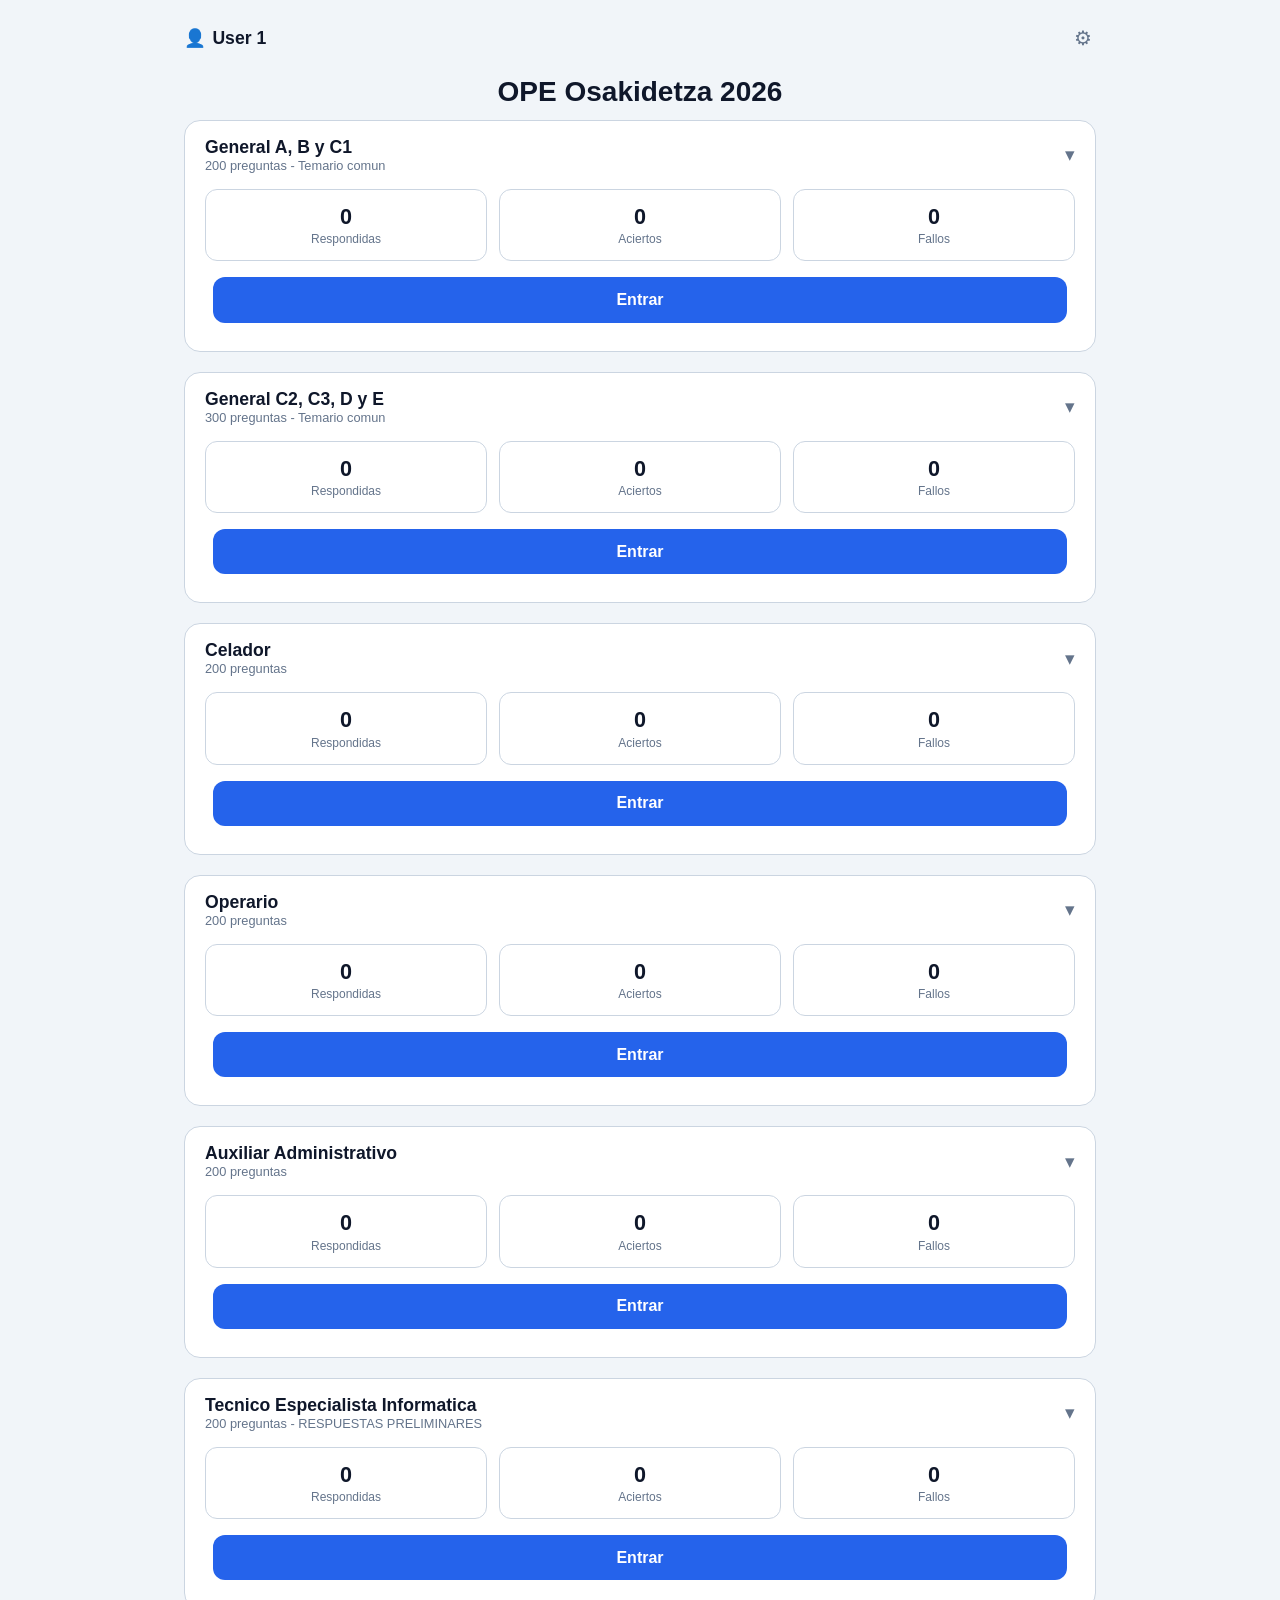
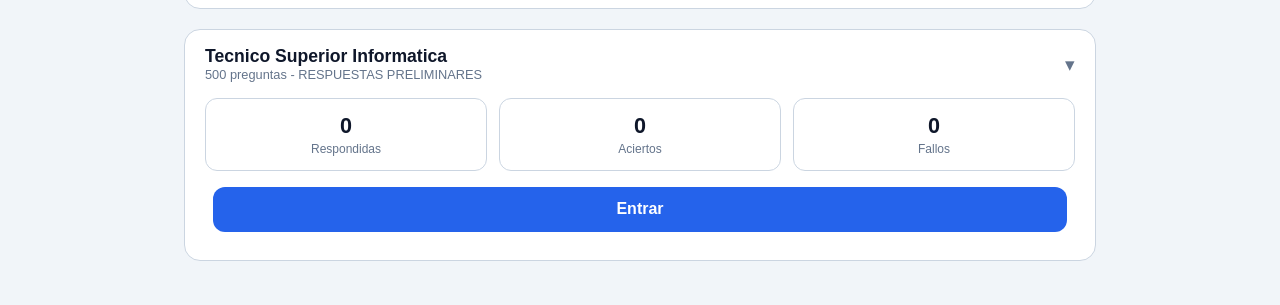
==== quiz/index.html @ 9d47787e "Fix tablet responsive issues - Remove maximum-scale and user-scalable from viewport meta tag.   This" ====
<!DOCTYPE html>
<html lang="es">
<head>
  <meta charset="UTF-8">
  <meta name="viewport" content="width=device-width, initial-scale=1.0">
  <meta name="theme-color" content="#1e3a5f">
  <title>Quiz OPE Osakidetza</title>
  <link rel="manifest" href="manifest.json">
  <link rel="stylesheet" href="css/style.css">
</head>
<body>
  <div id="app">
    <!-- Pantalla: gestion de usuarios -->
    <section id="screen-users" class="screen hidden">
      <div class="container">
        <header class="menu-header">
          <button class="btn-icon" id="btn-back-from-users" title="Volver al menu">&#8592;</button>
        </header>
        <h1>Perfiles</h1>
        <p class="subtitle">Elige un perfil o crea uno nuevo</p>
        <div id="users-list" class="users-list"></div>
        <form id="new-user-form" class="new-user-form">
          <input type="text" id="new-user-name" placeholder="Nombre del perfil" maxlength="20" autocomplete="off">
          <button type="submit" class="btn btn-primary">Crear perfil</button>
        </form>
        <button class="btn btn-danger btn-block" id="btn-clear-data" style="margin-top:1.5rem;">Limpiar datos locales</button>
      </div>
    </section>

    <!-- Pantalla: menu principal -->
    <section id="screen-menu" class="screen hidden">
      <div class="container">
        <header class="menu-header">
          <div class="user-badge" id="menu-user-badge">
            <span class="user-icon">&#128100;</span>
            <span class="user-name" id="current-user-name">-</span>
          </div>
          <button class="btn-icon" id="btn-switch-user" title="Cambiar perfil">&#9881;</button>
        </header>

        <h1>OPE Osakidetza 2026</h1>

        <div id="quizzes-list"></div>
      </div>
    </section>

    <!-- Pantalla: configuracion de sesion -->
    <section id="screen-session" class="screen hidden">
      <div class="container">
        <header class="menu-header">
          <button class="btn-icon" id="btn-back-from-session" title="Volver">&#8592;</button>
        </header>
        <h1 id="session-quiz-title">Quiz</h1>

        <div class="session-resume hidden" id="session-resume-box">
          <p>Tienes una sesion en curso: <strong id="session-resume-text"></strong></p>
          <button class="btn btn-primary btn-block" id="btn-continue-session">Continuar sesion</button>
        </div>

        <div class="mode-selector">
          <h3>Nueva sesion</h3>
          <label class="mode-option">
            <input type="radio" name="session-mode" value="sequential" checked id="radio-sequential">
            <span class="mode-label">Secuencial</span>
            <span class="start-label">Entre</span>
            <input type="number" id="seq-start" class="inline-num" min="1" value="1" title="Inicio">
            <span class="start-label">y</span>
            <input type="number" id="seq-end" class="inline-num" min="1" value="1" title="Fin">
          </label>
          <label class="mode-option">
            <input type="radio" name="session-mode" value="random" id="radio-random">
            <span class="mode-label">Aleatorio</span>
            <span class="start-label">Entre</span>
            <input type="number" id="rand-start" class="inline-num" min="1" value="1" title="Inicio">
            <span class="start-label">y</span>
            <input type="number" id="rand-end" class="inline-num" min="1" value="1" title="Fin">
          </label>
        </div>

        <button class="btn btn-primary btn-block" id="btn-start-session">Empezar</button>
        <button class="btn btn-secondary btn-block" id="btn-practice-session">Probar (sin estadísticas)</button>
      </div>
    </section>

    <!-- Pantalla: quiz -->
    <section id="screen-quiz" class="screen hidden">
      <div class="container">
        <header class="quiz-header">
          <button class="btn-icon" id="btn-quit-quiz" title="Volver al menu">&#8592;</button>
          <span class="quiz-progress" id="quiz-progress">1 / 200</span>
          <span class="quiz-score" id="quiz-score">&#9989; 0 - &#10060; 0</span>
        </header>
        <div class="quiz-label" id="quiz-label">Quiz</div>

        <div class="question-card">
          <p class="question-text" id="question-text">Cargando...</p>
          <div class="options-list" id="options-list"></div>
        </div>

        <div class="feedback hidden" id="feedback">
          <p class="feedback-text" id="feedback-text"></p>
        </div>

        <div class="quiz-actions">
          <button class="btn btn-primary btn-block" id="btn-validate">Validar</button>
          <button class="btn btn-secondary btn-block hidden" id="btn-next">Siguiente</button>
        </div>
      </div>
    </section>

    <!-- Pantalla: resultados de sesion -->
    <section id="screen-results" class="screen hidden">
      <div class="container">
        <h1>Resultados</h1>
        <div class="result-summary">
          <div class="result-circle">
            <span class="result-value" id="result-aciertos">0</span>
            <span class="result-label">aciertos</span>
          </div>
          <div class="result-circle result-wrong">
            <span class="result-value" id="result-fallos">0</span>
            <span class="result-label">fallos</span>
          </div>
        </div>
        <p class="result-detail" id="result-detail">0 de 0 preguntas</p>
        <button class="btn btn-primary btn-block" id="btn-back-menu">Volver al menu</button>
        <div id="result-falladas" class="result-falladas"></div>
      </div>
    </section>
  </div>

  <script src="js/data.js"></script>
  <script src="js/users.js"></script>
  <script src="js/state.js"></script>
  <script src="js/stats.js"></script>
  <script src="js/quiz.js"></script>
  <script src="js/app.js"></script>
</body>
</html>
---- quiz/css/style.css ----
*, *::before, *::after { box-sizing: border-box; margin: 0; padding: 0; }
html { font-size: 16px; -webkit-tap-highlight-color: transparent; }
body {
  font-family: -apple-system, BlinkMacSystemFont, 'Segoe UI', Roboto, Helvetica, Arial, sans-serif;
  background: #f1f5f9; color: #1e293b; min-height: 100vh; overflow-x: hidden;
}
#app { max-width: 960px; margin: 0 auto; min-height: 100vh; position: relative; }
.container { padding: 1rem; }
.screen { min-height: 100vh; display: none; }
.screen:not(.hidden) { display: block; }
.hidden { display: none !important; }

h1 { font-size: 1.75rem; font-weight: 800; margin-bottom: 0.75rem; text-align: center; color: #0f172a; }
h2 { font-size: 1.25rem; font-weight: 600; margin-bottom: 0.25rem; }
h3 { font-size: 1rem; font-weight: 600; margin-bottom: 0.75rem; color: #94a3b8; }
.subtitle { text-align: center; color: #94a3b8; margin-bottom: 1.5rem; font-size: 0.95rem; }

.btn {
  display: inline-flex; align-items: center; justify-content: center;
  padding: 0.85rem 1.25rem; border: none; border-radius: 0.75rem;
  font-size: 1rem; font-weight: 600; cursor: pointer; transition: transform .05s, opacity .2s;
  -webkit-appearance: none; appearance: none; user-select: none;
  margin: 0.5rem;
}
.btn:active { transform: scale(0.98); }
.btn-primary { background: #2563eb; color: #fff; }
.btn-secondary { background: #64748b; color: #fff; }
.btn-danger { background: #dc2626; color: #fff; }
.btn-block { width: calc(100% - 1rem); }
.btn:disabled { opacity: .5; cursor: not-allowed; }
.btn-icon {
  background: transparent; border: none; color: #64748b; font-size: 1.25rem;
  cursor: pointer; padding: 0.25rem; line-height: 1;
}

/* Users */
.users-list { display: flex; flex-direction: column; gap: 0.5rem; margin-bottom: 1.5rem; }
.user-item {
  display: flex; align-items: center; justify-content: space-between;
  padding: 0.875rem 1rem; background: #fff; border-radius: 0.75rem;
  border: 1px solid #cbd5e1; cursor: pointer; transition: border-color .15s;
}
.user-item:hover, .user-item:focus { border-color: #2563eb; outline: none; }
.user-item.active { border-color: #2563eb; background: #eff6ff; }
.user-item-name { font-weight: 600; color: #0f172a; }
.user-item-action { color: #64748b; font-size: 0.85rem; }
.new-user-form { display: flex; gap: 0.5rem; }
.new-user-form input {
  flex: 1; padding: 0.75rem 1rem; border-radius: 0.75rem; border: 1px solid #cbd5e1;
  background: #fff; color: #0f172a; font-size: 1rem; outline: none;
}
.new-user-form input:focus { border-color: #2563eb; }

/* Menu */
.menu-header {
  display: flex; align-items: center; justify-content: space-between;
  margin-bottom: 1.5rem; font-size: 1.1rem;
}
.user-badge {
  display: flex; align-items: center; gap: 0.4rem; color: #64748b;
}
.user-name { font-weight: 700; color: #0f172a; }

.quiz-card {
  background: #fff; border: 1px solid #cbd5e1; border-radius: 1rem;
  margin-bottom: 1.25rem; overflow: hidden;
}
.quiz-card-header {
  display: flex; align-items: center; justify-content: space-between;
  padding: 1rem 1.25rem; cursor: pointer; user-select: none;
}
.quiz-card-header h2 { font-size: 1.1rem; font-weight: 700; margin: 0; color: #0f172a; }
.quiz-card-header .quiz-meta { margin: 0; font-size: 0.8rem; color: #64748b; }
.quiz-card-toggle {
  font-size: 1.2rem; color: #64748b; transition: transform .2s; line-height: 1;
  flex-shrink: 0; margin-left: 0.75rem;
}
.quiz-card.collapsed .quiz-card-toggle { transform: rotate(-90deg); }
.quiz-card-body {
  padding: 0 1.25rem 1.25rem; text-align: center;
}
.quiz-card.collapsed .quiz-card-body { display: none; }
.quiz-card .btn-primary { margin-top: 1rem; }
.quiz-meta { color: #64748b; font-size: 0.9rem; margin-bottom: 1rem; }

.mode-selector { margin-bottom: 1.5rem; }
.mode-option {
  display: flex; align-items: center; gap: 0.6rem;
  padding: 0.75rem 1rem; background: #fff; border-radius: 0.75rem;
  border: 1px solid #cbd5e1; margin-bottom: 0.5rem; cursor: pointer; transition: border-color .15s;
}
.mode-option:has(input:checked) { border-color: #2563eb; background: #eff6ff; }
.mode-option input[type="radio"] { width: 1.1rem; height: 1.1rem; accent-color: #2563eb; flex-shrink: 0; }
.mode-label { font-weight: 500; color: #0f172a; flex: 1; }
.inline-num {
  width: 4rem; padding: 0.35rem 0.5rem; border-radius: 0.5rem; border: 1px solid #cbd5e1;
  background: #fff; color: #0f172a; font-size: 0.9rem; text-align: center;
}
.mode-option:has(input[type="radio"]:checked) .inline-num { border-color: #2563eb; }
.start-label { font-size: 0.8rem; color: #64748b; margin-right: 0.25rem; white-space: nowrap; }

.stats-preview {
  display: grid; grid-template-columns: repeat(3, 1fr); gap: 0.75rem;
}
.stat {
  background: #fff; border: 1px solid #cbd5e1; border-radius: 0.75rem;
  padding: 0.875rem 0.5rem; text-align: center;
}
.stat-value { display: block; font-size: 1.35rem; font-weight: 700; color: #0f172a; }
.stat-label { display: block; font-size: 0.75rem; color: #64748b; margin-top: 0.15rem; }

/* Quiz */
.quiz-header {
  display: flex; align-items: center; justify-content: space-between;
  margin-bottom: 1rem; font-size: 1rem; color: #0f172a;
}
.quiz-progress { font-weight: 700; }
.quiz-score { font-weight: 700; }
.quiz-label {
  text-align: center; font-size: 0.9rem; font-weight: 600;
  color: #64748b; margin-bottom: 0.75rem; margin-top: -0.25rem;
}

.question-card {
  background: #fff; border: 1px solid #cbd5e1; border-radius: 1rem;
  padding: 1.25rem; margin-bottom: 1.25rem;
}
.question-text {
  font-size: 1.05rem; line-height: 1.55; color: #0f172a; margin-bottom: 1.25rem;
}
.options-list { display: flex; flex-direction: column; gap: 0.6rem; }
.option {
  display: flex; align-items: flex-start; gap: 0.6rem;
  padding: 0.85rem 1rem; background: #f8fafc; border: 1px solid #cbd5e1;
  border-radius: 0.75rem; cursor: pointer; transition: border-color .15s, background .15s;
  text-align: left; width: 100%; font-size: 0.95rem; color: #1e293b;
}
.option:hover, .option:focus { border-color: #94a3b8; outline: none; }
.option.selected { border-color: #2563eb; background: #eff6ff; }
.option.correct { border-color: #16a34a; background: #f0fdf4; }
.option.wrong { border-color: #dc2626; background: #fef2f2; }
.option-letter {
  flex-shrink: 0; width: 1.6rem; height: 1.6rem; border-radius: 50%;
  background: #e2e8f0; color: #0f172a; font-weight: 700; font-size: 0.85rem;
  display: inline-flex; align-items: center; justify-content: center;
}
.option.selected .option-letter { background: #2563eb; color: #fff; }
.option.correct .option-letter { background: #16a34a; color: #fff; }
.option.wrong .option-letter { background: #dc2626; color: #fff; }
.option-text { line-height: 1.45; }

.quiz-actions { display: flex; flex-direction: column; gap: 0.6rem; }

.feedback {
  margin-top: 1rem; padding: 1rem; border-radius: 0.75rem; text-align: center; font-weight: 600;
}
.feedback.correct { background: #f0fdf4; color: #166534; border: 1px solid #bbf7d0; }
.feedback.wrong { background: #fef2f2; color: #991b1b; border: 1px solid #fecaca; }

/* Results */
.result-summary {
  display: flex; justify-content: center; gap: 1.5rem; margin: 1.5rem 0;
}
.result-circle {
  width: 7rem; height: 7rem; border-radius: 50%; border: 3px solid #16a34a;
  display: flex; flex-direction: column; align-items: center; justify-content: center;
  background: #f0fdf4;
}
.result-circle.result-wrong { border-color: #dc2626; background: #fef2f2; }
.result-value { font-size: 1.8rem; font-weight: 700; color: #0f172a; }
.result-label { font-size: 0.8rem; color: #64748b; margin-top: 0.15rem; }
.result-detail { text-align: center; color: #64748b; margin-bottom: 1.5rem; }

.result-falladas { margin-top: 1.5rem; }
.result-falladas-title {
  font-size: 1rem; font-weight: 600; color: #0f172a;
  margin-bottom: 0.75rem; text-align: center;
}
.result-fallada-card {
  background: #fff; border: 1px solid #cbd5e1; border-radius: 0.75rem;
  margin-bottom: 0.6rem; overflow: hidden;
}
.result-fallada-header {
  display: flex; align-items: center; justify-content: space-between;
  padding: 0.875rem 1rem; cursor: pointer; user-select: none;
}
.result-fallada-header h4 {
  font-size: 0.95rem; font-weight: 600; margin: 0; color: #0f172a;
  flex: 1; overflow: hidden; text-overflow: ellipsis; white-space: nowrap;
}
.result-fallada-toggle {
  font-size: 1rem; color: #64748b; transition: transform .2s; line-height: 1;
  flex-shrink: 0; margin-left: 0.5rem;
}
.result-fallada-card.collapsed .result-fallada-toggle { transform: rotate(-90deg); }
.result-fallada-body {
  padding: 0 1rem 1rem; font-size: 0.9rem; color: #1e293b;
}
.result-fallada-card.collapsed .result-fallada-body { display: none; }
.result-fallada-question {
  font-weight: 500; margin-bottom: 0.5rem; line-height: 1.45;
}
.result-fallada-opt {
  padding: 0.4rem 0.6rem; border-radius: 0.5rem; margin-bottom: 0.35rem;
  display: flex; align-items: flex-start; gap: 0.4rem;
}
.result-fallada-opt.correct { background: #f0fdf4; border: 1px solid #bbf7d0; }
.result-fallada-opt.wrong { background: #fef2f2; border: 1px solid #fecaca; }
.result-fallada-opt-letter {
  flex-shrink: 0; width: 1.4rem; height: 1.4rem; border-radius: 50%;
  font-size: 0.75rem; font-weight: 700; display: inline-flex;
  align-items: center; justify-content: center;
}
.result-fallada-opt.correct .result-fallada-opt-letter { background: #16a34a; color: #fff; }
.result-fallada-opt.wrong .result-fallada-opt-letter { background: #dc2626; color: #fff; }
.result-fallada-opt-text { line-height: 1.4; }

.session-resume {
  background: #eff6ff; border: 1px solid #bfdbfe; border-radius: 0.75rem;
  padding: 1rem; margin-bottom: 1.25rem; text-align: center;
}
.session-resume p { color: #1e3a8a; margin-bottom: 0.75rem; }

/* Accessibility */
@media (prefers-reduced-motion: reduce) {
  .btn, .option, .user-item { transition: none; }
}

.diff-highlight {
  background: #fef3c7; color: #92400e; font-weight: 600;
  padding: 0 0.15rem; border-radius: 0.2rem;
}

/* Tablet */
@media (min-width: 600px) {
  .container { padding: 1.5rem; }
  h1 { font-size: 1.75rem; }
  .question-text { font-size: 1.15rem; }
}
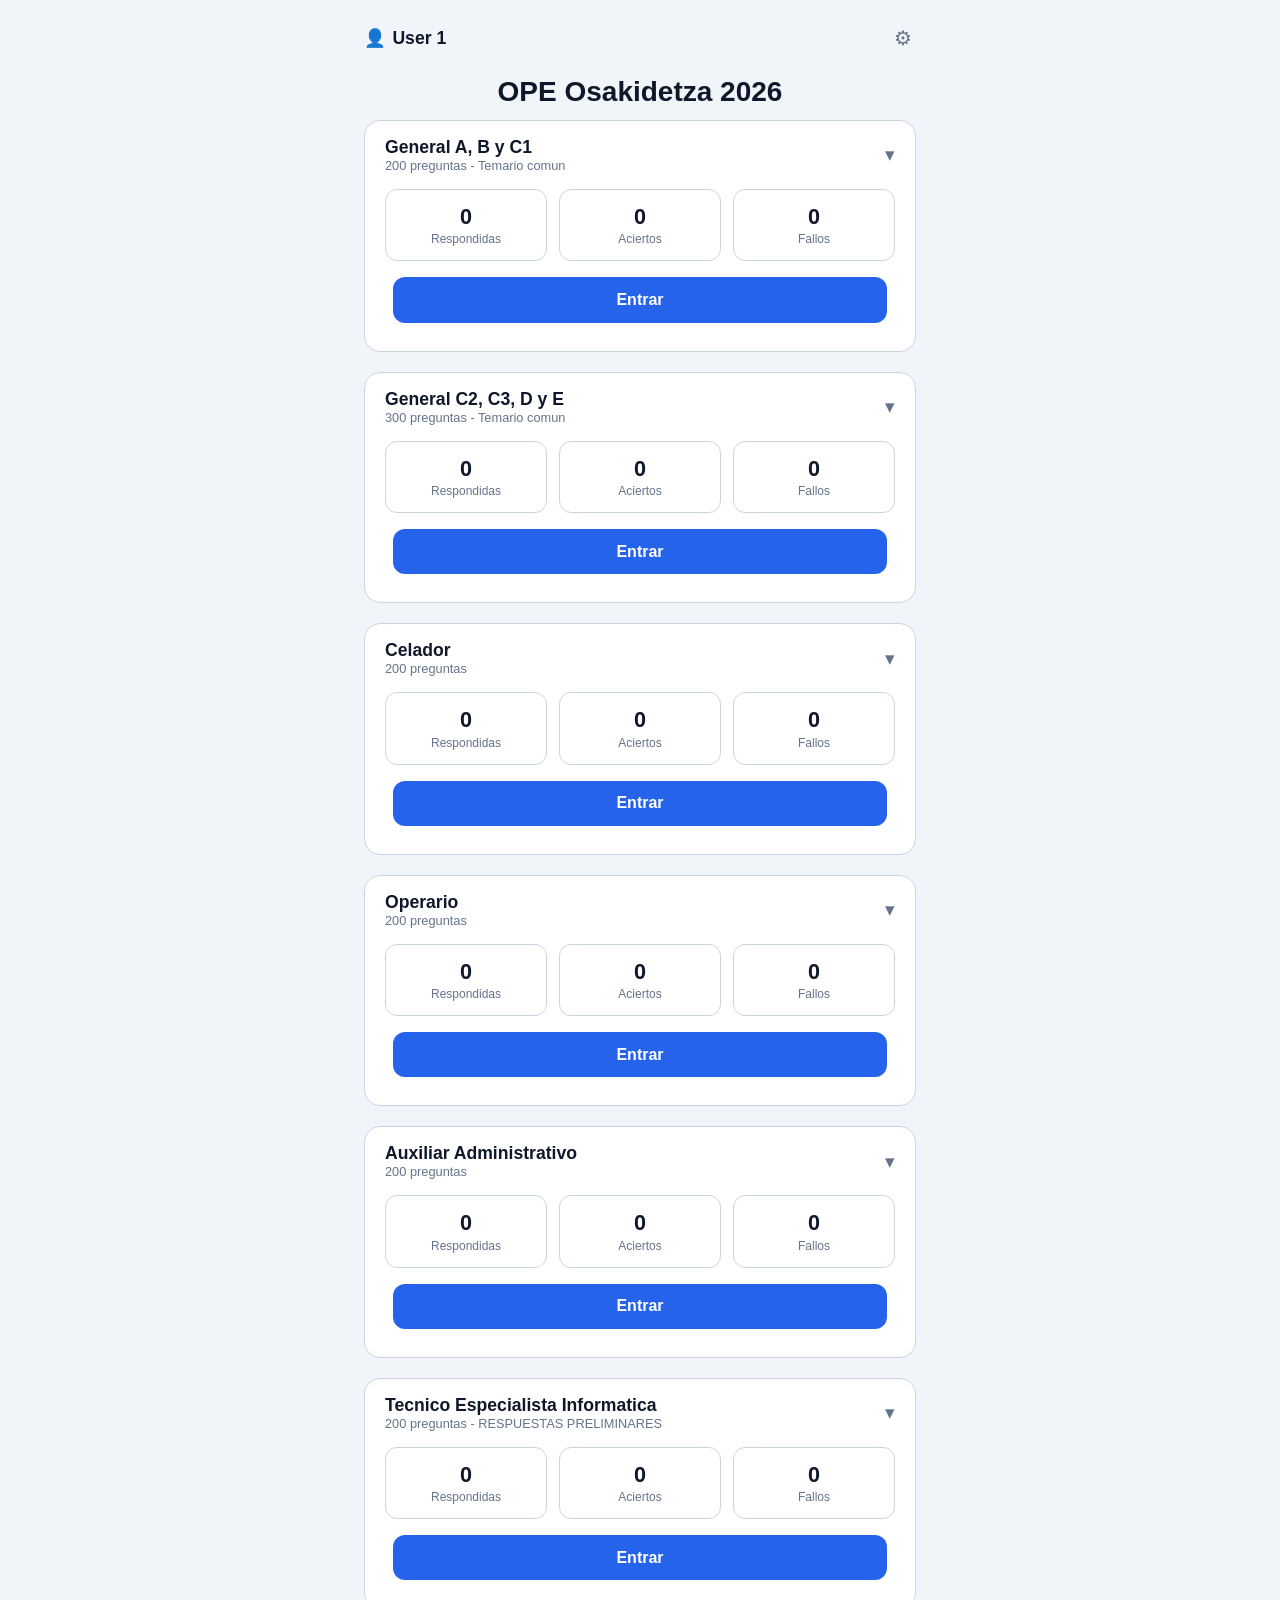
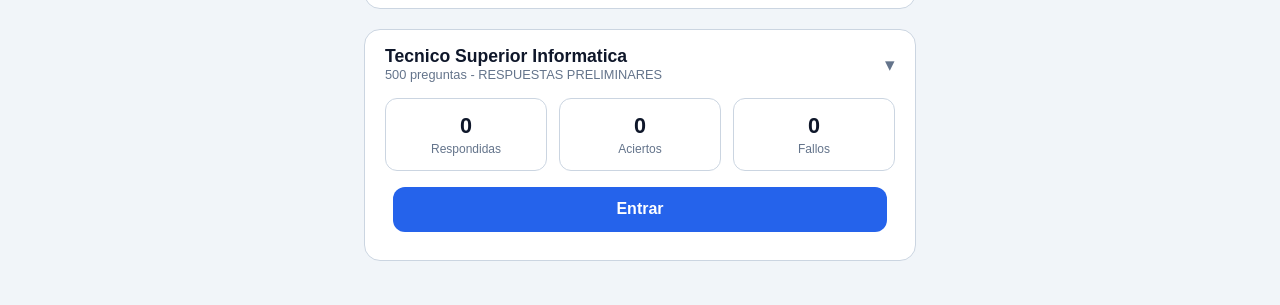
==== commit 7c0fd8ac: "Replace user screen with floating dropdown on menu header Clicking the user badge now opens a dropdo" ====
--- a/quiz/index.html
+++ b/quiz/index.html
@@ -34,8 +34,9 @@
           <div class="user-badge" id="menu-user-badge">
             <span class="user-icon">&#128100;</span>
             <span class="user-name" id="current-user-name">-</span>
+            <div id="user-dropdown" class="hidden"></div>
           </div>
-          <button class="btn-icon" id="btn-switch-user" title="Cambiar perfil">&#9881;</button>
+          <button class="btn-icon" id="btn-switch-user" title="Gestionar perfiles">&#9881;</button>
         </header>
 
         <h1>OPE Osakidetza 2026</h1>
--- a/quiz/css/style.css
+++ b/quiz/css/style.css
@@ -4,8 +4,12 @@
   font-family: -apple-system, BlinkMacSystemFont, 'Segoe UI', Roboto, Helvetica, Arial, sans-serif;
   background: #f1f5f9; color: #1e293b; min-height: 100vh; overflow-x: hidden;
 }
-#app { max-width: 960px; margin: 0 auto; min-height: 100vh; position: relative; }
-.container { padding: 1rem; }
+#app { margin: 0 auto; min-height: 100vh; position: relative; }
+.container { padding: 1rem; max-width: 600px; margin: 0 auto; }
+#screen-quiz .container { max-width: 960px; }
+@media (orientation: landscape) {
+  #screen-quiz .container { max-width: 1200px; }
+}
 .screen { min-height: 100vh; display: none; }
 .screen:not(.hidden) { display: block; }
 .hidden { display: none !important; }
@@ -58,8 +62,25 @@
 }
 .user-badge {
   display: flex; align-items: center; gap: 0.4rem; color: #64748b;
+  cursor: pointer;
 }
 .user-name { font-weight: 700; color: #0f172a; }
+
+.user-badge { position: relative; }
+#user-dropdown {
+  position: absolute; top: calc(100% + 0.4rem); left: 0;
+  background: #fff; border: 1px solid #cbd5e1; border-radius: 0.75rem;
+  box-shadow: 0 4px 12px rgba(0,0,0,0.12); min-width: 10rem; z-index: 10;
+  padding: 0.25rem 0;
+}
+#user-dropdown .dropdown-item {
+  display: flex; align-items: center; justify-content: space-between;
+  padding: 0.6rem 0.875rem; cursor: pointer; transition: background .1s;
+  font-size: 0.95rem; color: #0f172a;
+}
+#user-dropdown .dropdown-item:hover { background: #f1f5f9; }
+#user-dropdown .dropdown-item.active { background: #eff6ff; font-weight: 600; }
+#user-dropdown .dropdown-check { color: #2563eb; font-size: 0.85rem; }
 
 .quiz-card {
   background: #fff; border: 1px solid #cbd5e1; border-radius: 1rem;
@@ -235,5 +256,6 @@
 @media (min-width: 600px) {
   .container { padding: 1.5rem; }
   h1 { font-size: 1.75rem; }
-  .question-text { font-size: 1.15rem; }
-}
+  .question-text { font-size: 1.5rem; }
+  .option { font-size: 1.15rem; }
+}
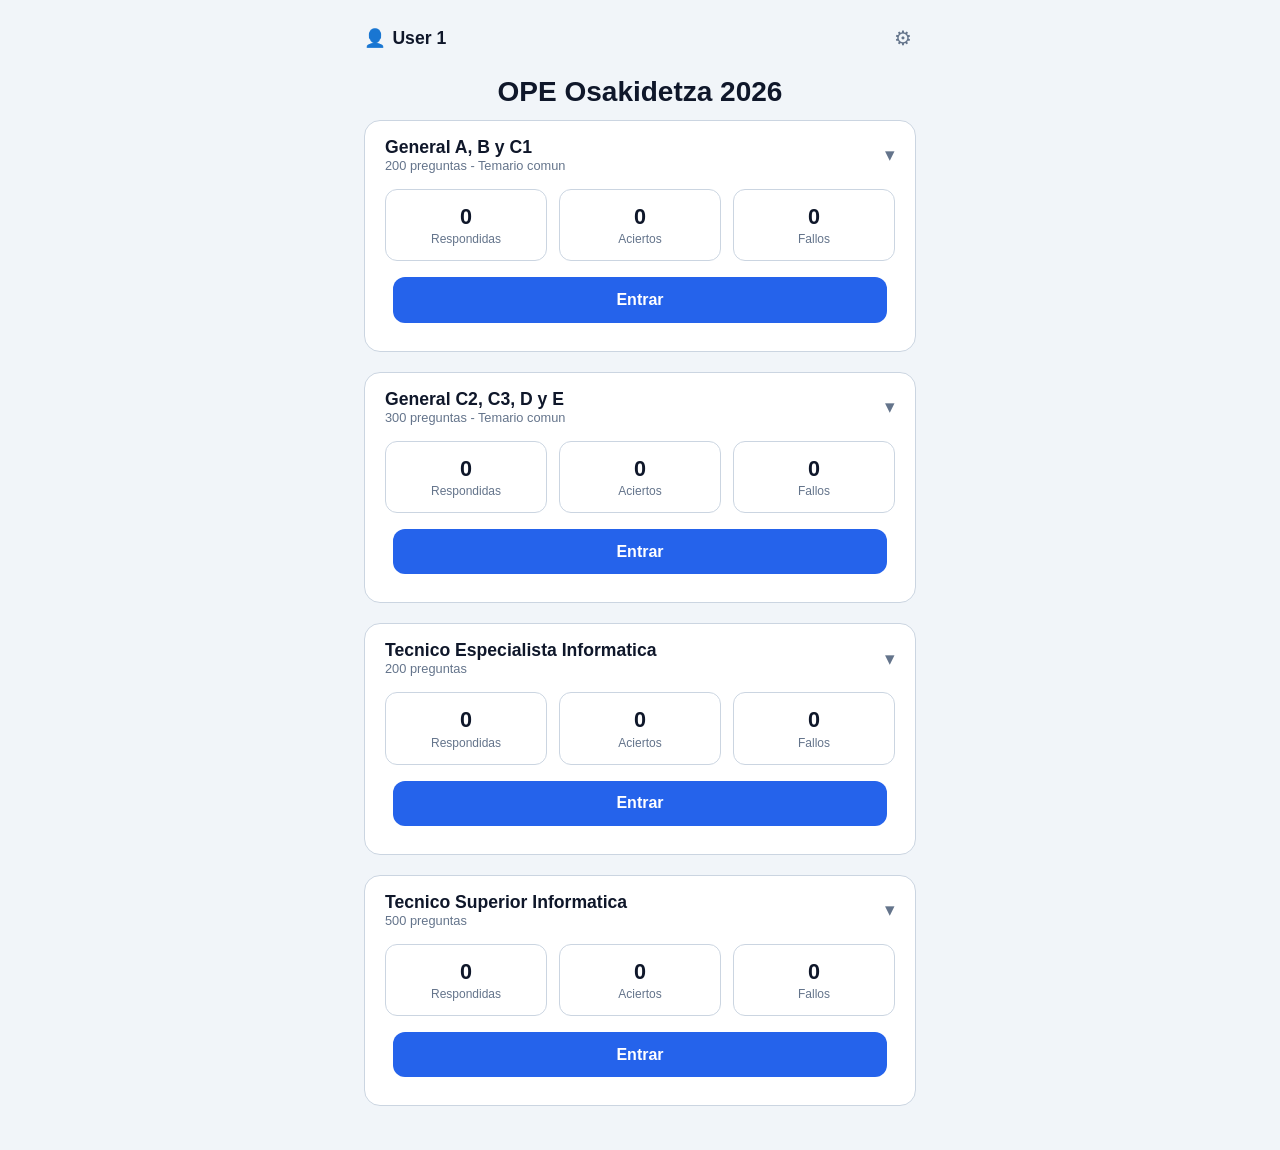
==== commit d1464269: "quiz: toggle para activar/desactivar el resaltado de diferencias - Checkbox 'Resaltar diferencias en" ====
--- a/quiz/index.html
+++ b/quiz/index.html
@@ -24,6 +24,15 @@
           <button type="submit" class="btn btn-primary">Crear perfil</button>
         </form>
         <button class="btn btn-danger btn-block" id="btn-clear-data" style="margin-top:1.5rem;">Limpiar datos locales</button>
+
+        <div class="data-transfer" style="margin-top:2rem;">
+          <h3 style="font-size:1rem;color:#94a3b8;margin-bottom:0.75rem;">Exportar / Importar</h3>
+          <button class="btn btn-secondary btn-block" id="btn-export-data">Exportar datos</button>
+          <label class="btn btn-secondary btn-block" style="display:inline-flex;margin-top:0.5rem;">
+            Importar datos
+            <input type="file" id="btn-import-data" accept=".json" style="display:none;">
+          </label>
+        </div>
       </div>
     </section>
 
@@ -78,6 +87,11 @@
           </label>
         </div>
 
+        <label class="session-toggle">
+          <input type="checkbox" id="chk-show-diffs" checked>
+          <span>Resaltar diferencias entre opciones similares</span>
+        </label>
+
         <button class="btn btn-primary btn-block" id="btn-start-session">Empezar</button>
         <button class="btn btn-secondary btn-block" id="btn-practice-session">Probar (sin estadísticas)</button>
       </div>
@@ -128,6 +142,19 @@
         <div id="result-falladas" class="result-falladas"></div>
       </div>
     </section>
+    <!-- Modal: preview de eliminaciones de import -->
+    <div id="import-modal" class="modal hidden">
+      <div class="modal-backdrop"></div>
+      <div class="modal-content">
+        <h3>Subrayados eliminados en el archivo</h3>
+        <p class="modal-desc">Estos subrayados se eliminaron en el dispositivo de origen. ¿Quieres eliminarlos aquí también?</p>
+        <div id="import-conflicts-list" class="import-conflicts-list"></div>
+        <div class="modal-actions">
+          <button class="btn btn-secondary" id="btn-import-cancel">Mantener todo</button>
+          <button class="btn btn-danger" id="btn-import-confirm">Eliminar marcados</button>
+        </div>
+      </div>
+    </div>
   </div>
 
   <script src="js/data.js"></script>
--- a/quiz/css/style.css
+++ b/quiz/css/style.css
@@ -119,6 +119,12 @@
 }
 .mode-option:has(input[type="radio"]:checked) .inline-num { border-color: #2563eb; }
 .start-label { font-size: 0.8rem; color: #64748b; margin-right: 0.25rem; white-space: nowrap; }
+.session-toggle {
+  display: flex; align-items: center; gap: 0.6rem;
+  padding: 0.75rem 1rem; margin-bottom: 1rem; cursor: pointer;
+  color: #334155; font-size: 0.9rem;
+}
+.session-toggle input[type="checkbox"] { width: 1.1rem; height: 1.1rem; accent-color: #2563eb; flex-shrink: 0; }
 
 .stats-preview {
   display: grid; grid-template-columns: repeat(3, 1fr); gap: 0.75rem;
@@ -155,6 +161,7 @@
   padding: 0.85rem 1rem; background: #f8fafc; border: 1px solid #cbd5e1;
   border-radius: 0.75rem; cursor: pointer; transition: border-color .15s, background .15s;
   text-align: left; width: 100%; font-size: 0.95rem; color: #1e293b;
+  -webkit-user-select: text; user-select: text;
 }
 .option:hover, .option:focus { border-color: #94a3b8; outline: none; }
 .option.selected { border-color: #2563eb; background: #eff6ff; }
@@ -168,7 +175,59 @@
 .option.selected .option-letter { background: #2563eb; color: #fff; }
 .option.correct .option-letter { background: #16a34a; color: #fff; }
 .option.wrong .option-letter { background: #dc2626; color: #fff; }
-.option-text { line-height: 1.45; }
+.option-text { line-height: 1.45; -webkit-user-select: text; user-select: text; }
+#screen-quiz.validated .option-text,
+#screen-quiz.validated .question-text {
+  -webkit-touch-callout: none;
+  touch-action: manipulation;
+}
+
+.user-highlight {
+  text-decoration: underline;
+  text-decoration-color: #000;
+  text-decoration-thickness: 2px;
+  text-underline-offset: 2px;
+  position: relative;
+  cursor: pointer;
+}
+.hl-x {
+  position: absolute;
+  top: -10px;
+  right: -14px;
+  background: #dc2626;
+  color: #fff;
+  border-radius: 50%;
+  width: 24px;
+  height: 24px;
+  font-size: 14px;
+  display: inline-flex;
+  align-items: center;
+  justify-content: center;
+  opacity: 0;
+  transition: opacity .15s;
+  cursor: pointer;
+}
+.user-highlight:hover .hl-x,
+.user-highlight:active .hl-x {
+  opacity: 1;
+}
+
+#highlight-menu {
+  position: absolute;
+  background: #0f172a;
+  color: #fff;
+  border-radius: 0.5rem;
+  padding: 0.5rem 0.75rem;
+  font-size: 0.85rem;
+  z-index: 100;
+  box-shadow: 0 4px 12px rgba(0,0,0,0.2);
+  cursor: pointer;
+  white-space: nowrap;
+  max-width: 90vw;
+  overflow: hidden;
+  text-overflow: ellipsis;
+}
+#highlight-menu.hidden { display: none !important; }
 
 .quiz-actions { display: flex; flex-direction: column; gap: 0.6rem; }
 
@@ -252,6 +311,31 @@
   padding: 0 0.15rem; border-radius: 0.2rem;
 }
 
+/* Import modal */
+.modal { position: fixed; inset: 0; z-index: 200; display: flex; align-items: center; justify-content: center; }
+.modal.hidden { display: none !important; }
+.modal-backdrop { position: absolute; inset: 0; background: rgba(0,0,0,0.5); }
+.modal-content {
+  position: relative; background: #fff; border-radius: 1rem;
+  padding: 1.5rem; max-width: 560px; width: 90%; max-height: 80vh;
+  display: flex; flex-direction: column;
+}
+.modal-content h3 { margin-bottom: 0.5rem; font-size: 1.1rem; }
+.modal-desc { color: #64748b; font-size: 0.9rem; margin-bottom: 1rem; }
+.import-conflicts-list { overflow-y: auto; flex: 1; margin-bottom: 1rem; }
+.import-conflict-item {
+  display: flex; align-items: flex-start; gap: 0.6rem;
+  padding: 0.6rem; border: 1px solid #e2e8f0; border-radius: 0.5rem;
+  margin-bottom: 0.4rem; font-size: 0.9rem;
+}
+.import-conflict-item input[type="checkbox"] {
+  width: 1.1rem; height: 1.1rem; margin-top: 0.15rem; accent-color: #dc2626;
+}
+.import-conflict-text { flex: 1; }
+.import-conflict-text .conf-q { font-weight: 600; color: #0f172a; display: block; margin-bottom: 0.2rem; }
+.import-conflict-text .conf-opt { color: #64748b; font-size: 0.85rem; }
+.modal-actions { display: flex; gap: 0.5rem; justify-content: flex-end; }
+
 /* Tablet */
 @media (min-width: 600px) {
   .container { padding: 1.5rem; }
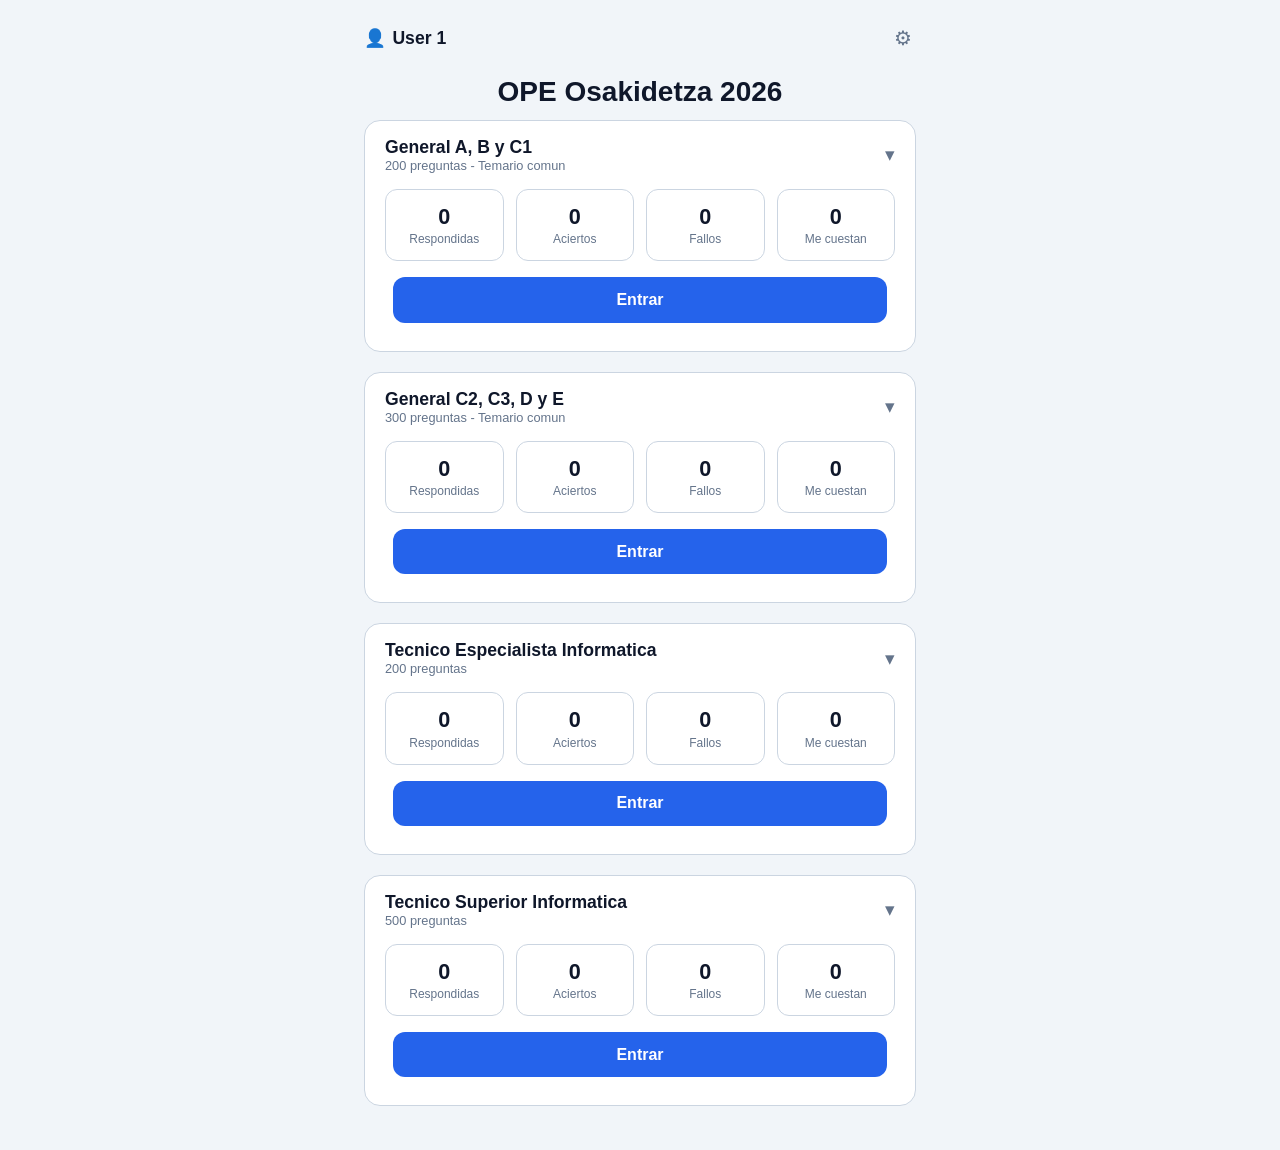
==== commit b4624656: "quiz: estado intermedio 'me cuesta' por pregunta - Boton 'Esta me cuesta' tras validar (solo modo Em" ====
--- a/quiz/index.html
+++ b/quiz/index.html
@@ -118,6 +118,7 @@
 
         <div class="quiz-actions">
           <button class="btn btn-primary btn-block" id="btn-validate">Validar</button>
+          <button class="btn btn-block hidden btn-cuesta" id="btn-cuesta">Esta me cuesta</button>
           <button class="btn btn-secondary btn-block hidden" id="btn-next">Siguiente</button>
         </div>
       </div>
@@ -138,6 +139,7 @@
           </div>
         </div>
         <p class="result-detail" id="result-detail">0 de 0 preguntas</p>
+        <p class="result-cuesta hidden" id="result-cuesta"></p>
         <button class="btn btn-primary btn-block" id="btn-back-menu">Volver al menu</button>
         <div id="result-falladas" class="result-falladas"></div>
       </div>
--- a/quiz/css/style.css
+++ b/quiz/css/style.css
@@ -30,6 +30,8 @@
 .btn-primary { background: #2563eb; color: #fff; }
 .btn-secondary { background: #64748b; color: #fff; }
 .btn-danger { background: #dc2626; color: #fff; }
+.btn-cuesta { background: #fff; color: #b45309; border: 1px solid #f59e0b; }
+.btn-cuesta.marked { background: #f59e0b; color: #fff; border-color: #f59e0b; }
 .btn-block { width: calc(100% - 1rem); }
 .btn:disabled { opacity: .5; cursor: not-allowed; }
 .btn-icon {
@@ -127,7 +129,7 @@
 .session-toggle input[type="checkbox"] { width: 1.1rem; height: 1.1rem; accent-color: #2563eb; flex-shrink: 0; }
 
 .stats-preview {
-  display: grid; grid-template-columns: repeat(3, 1fr); gap: 0.75rem;
+  display: grid; grid-template-columns: repeat(4, 1fr); gap: 0.75rem;
 }
 .stat {
   background: #fff; border: 1px solid #cbd5e1; border-radius: 0.75rem;
@@ -249,7 +251,8 @@
 .result-circle.result-wrong { border-color: #dc2626; background: #fef2f2; }
 .result-value { font-size: 1.8rem; font-weight: 700; color: #0f172a; }
 .result-label { font-size: 0.8rem; color: #64748b; margin-top: 0.15rem; }
-.result-detail { text-align: center; color: #64748b; margin-bottom: 1.5rem; }
+.result-detail { text-align: center; color: #64748b; margin-bottom: 0.5rem; }
+.result-cuesta { text-align: center; color: #b45309; font-weight: 600; margin-bottom: 1.5rem; }
 
 .result-falladas { margin-top: 1.5rem; }
 .result-falladas-title {
